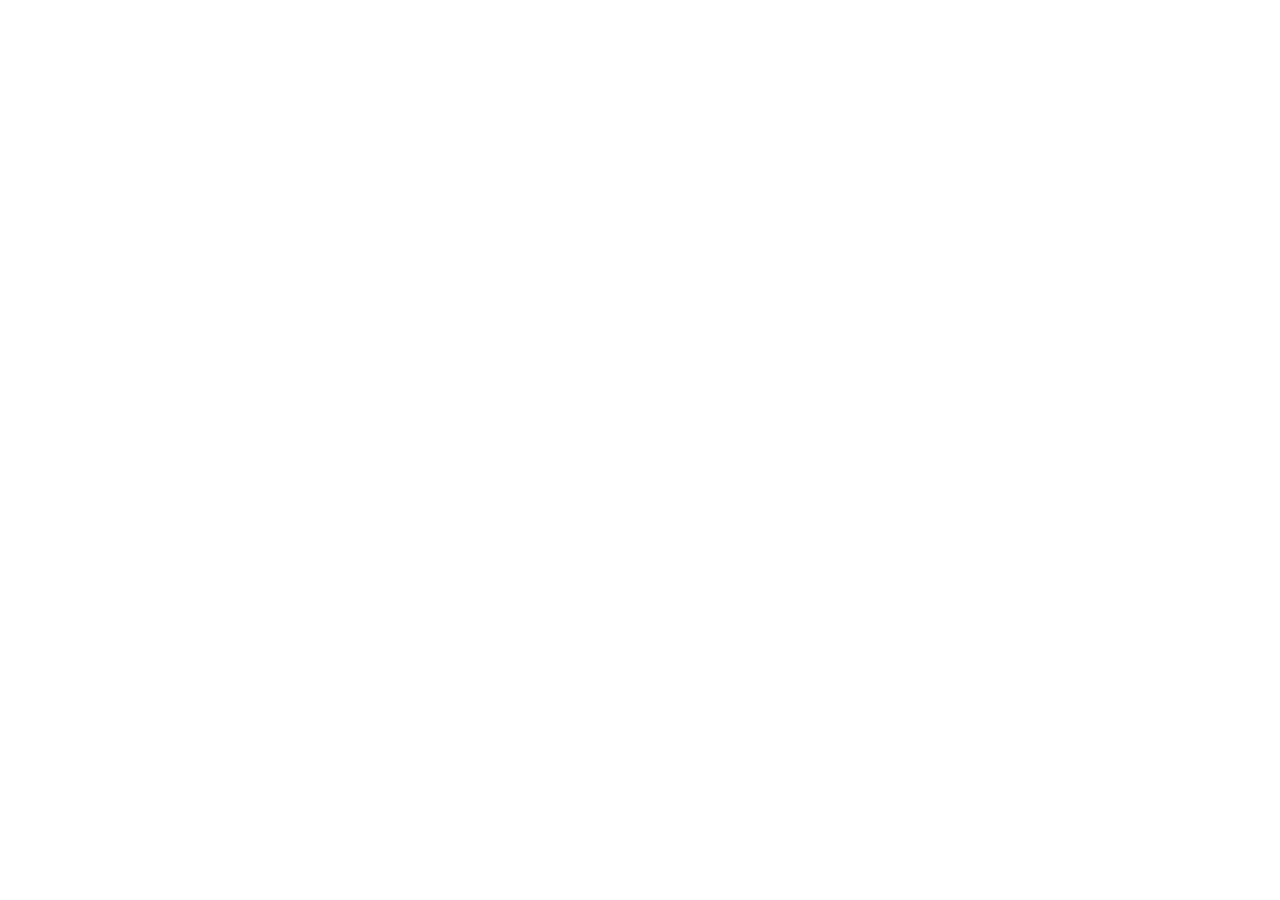
==== index.html @ 7723e633 "Startet AirBnB projekt" ====
<!DOCTYPE html>
<html lang="en">
<head>
    <meta charset="UTF-8">
    <meta name="viewport" content="width=device-width, initial-scale=1.0">
    <title>AirBnB</title>
    <link href="style.css" rel="stylesheet">
</head>
<body>
    
</body>
</html>
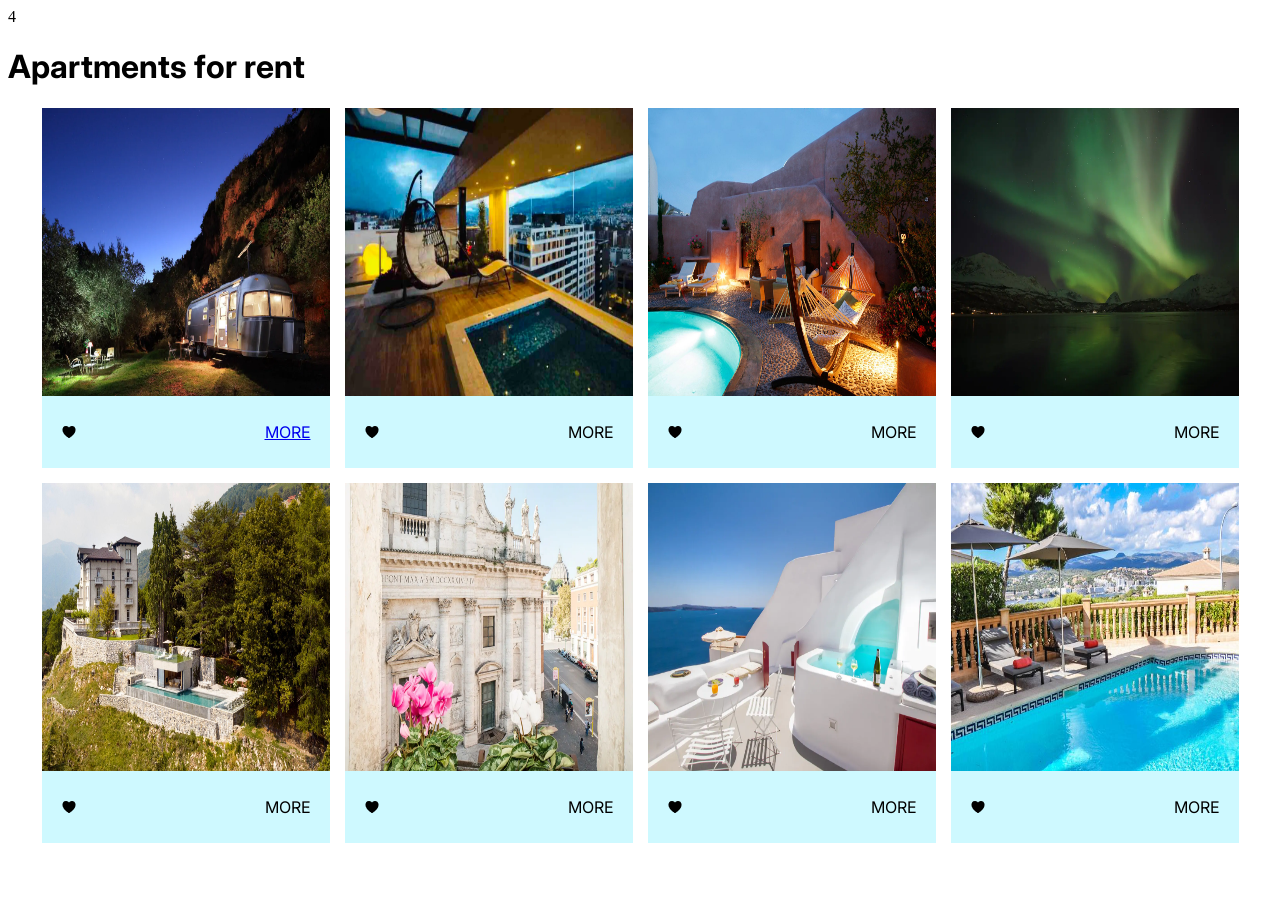
==== commit 609433d1: "Tilføet grid med airbnbs" ====
--- a/index.html
+++ b/index.html
@@ -1,12 +1,86 @@
 <!DOCTYPE html>
 <html lang="en">
+
 <head>
     <meta charset="UTF-8">
     <meta name="viewport" content="width=device-width, initial-scale=1.0">
     <title>AirBnB</title>
     <link href="style.css" rel="stylesheet">
+    <link rel="preconnect" href="https://fonts.googleapis.com">
+    <link rel="preconnect" href="https://fonts.gstatic.com" crossorigin>
+    <link
+        href="https://fonts.googleapis.com/css2?family=Inter:ital,opsz,wght@0,14..32,100..900;1,14..32,100..900&family=Merriweather:ital,opsz,wght@0,18..144,300..900;1,18..144,300..900&family=Montserrat:ital,wght@0,100..900;1,100..900&family=Nunito+Sans:ital,opsz,wght@0,6..12,200..1000;1,6..12,200..1000&family=Raleway:ital,wght@0,100..900;1,100..900&display=swap"
+        rel="stylesheet">4
+    <script src="script.js" defer></script>
 </head>
+
 <body>
-    
+    <h1 id="title">Apartments for rent</h1>
+    <section id="airbnbs">
+        <div class="airbnb_card">
+            <img src="img/andalucia.webp" alt="" class="thumbnail">
+            <div class="lower_panel">
+                <img src="heart.png" alt="" class="heart">
+                <p class="more"><a href="destination.html?id=1">MORE</a></p>
+            </div>
+        </div>
+
+        <div class="airbnb_card">
+            <img src="img/ecuador.webp" alt="" class="thumbnail">
+            <div class="lower_panel">
+                <img src="heart.png" alt="" class="heart">
+                <p class="more">MORE</p>
+            </div>
+        </div>
+
+        <div class="airbnb_card">
+            <img src="img/greece.jpg" alt="" class="thumbnail">
+            <div class="lower_panel">
+                <img src="heart.png" alt="" class="heart">
+                <p class="more">MORE</p>
+            </div>
+        </div>
+
+        <div class="airbnb_card">
+            <img src="img/norway.webp" alt="" class="thumbnail">
+            <div class="lower_panel">
+                <img src="heart.png" alt="" class="heart">
+                <p class="more">MORE</p>
+            </div>
+        </div>
+
+        <div class="airbnb_card">
+            <img src="img/pigraItaly.jpg" alt="" class="thumbnail">
+            <div class="lower_panel">
+                <img src="heart.png" alt="" class="heart">
+                <p class="more">MORE</p>
+            </div>
+        </div>
+
+        <div class="airbnb_card">
+            <img src="img/rome.webp" alt="" class="thumbnail">
+            <div class="lower_panel">
+                <img src="heart.png" alt="" class="heart">
+                <p class="more">MORE</p>
+            </div>
+        </div>
+
+        <div class="airbnb_card">
+            <img src="img/santorini.webp" alt="" class="thumbnail">
+            <div class="lower_panel">
+                <img src="heart.png" alt="" class="heart">
+                <p class="more">MORE</p>
+            </div>
+        </div>
+
+        <div class="airbnb_card">
+            <img src="img/spain.jpg" alt="" class="thumbnail">
+            <div class="lower_panel">
+                <img src="heart.png" alt="" class="heart">
+                <p class="more">MORE</p>
+            </div>
+        </div>
+    </section>
 </body>
+
 </html>
--- a/style.css
+++ b/style.css
@@ -0,0 +1,45 @@
+#airbnbs {
+    display: grid;
+    grid-template-columns: repeat(4,288px);
+    grid-template-rows: repeat(2,360px);
+    gap:15px;
+    justify-content: center;;
+    
+}
+
+.airbnb_card {
+    height: 288px;
+    width: 288px;
+    background-color: #C8C8C8;
+    position: relative;
+}
+
+.lower_panel {
+    height: 72px;
+    width: 288px;
+    background-color: #CEF9FF;
+    position: absolute;
+    bottom: -72px;
+    display: flex;
+    align-items: center;
+    justify-content: space-around;
+    gap: 150px;
+}
+
+.thumbnail {
+    width: 100%;
+    height: 100%;
+}
+
+.heart {
+    width: 16px;
+    height: 16px;
+}
+
+.more {
+    font-family: "Inter", sans-serif;
+}
+
+#title {
+    font-family: "Inter", sans-serif;
+}
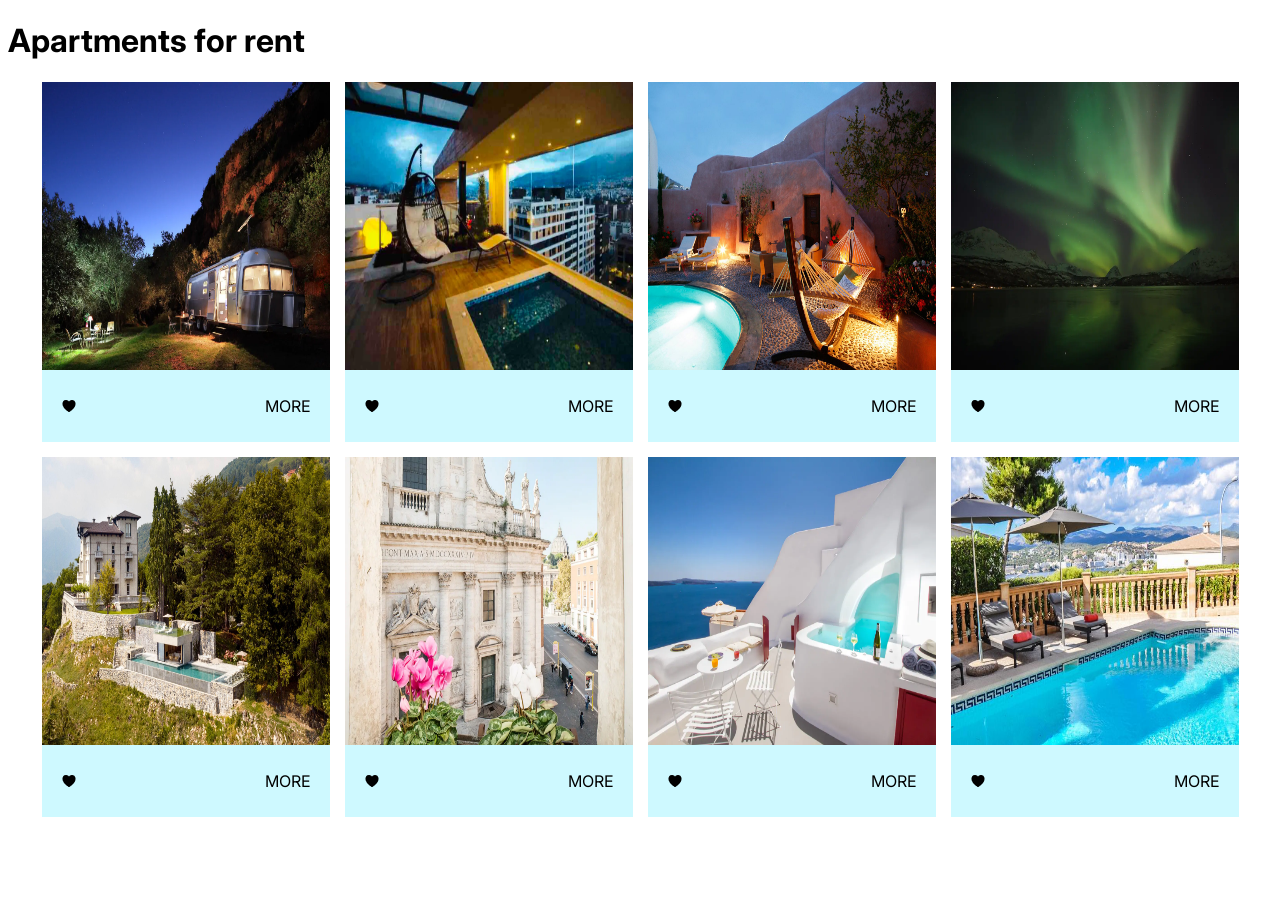
==== commit de0a7980: "Er næsten færdig med opgaven mangler bare at style" ====
--- a/index.html
+++ b/index.html
@@ -10,7 +10,7 @@
     <link rel="preconnect" href="https://fonts.gstatic.com" crossorigin>
     <link
         href="https://fonts.googleapis.com/css2?family=Inter:ital,opsz,wght@0,14..32,100..900;1,14..32,100..900&family=Merriweather:ital,opsz,wght@0,18..144,300..900;1,18..144,300..900&family=Montserrat:ital,wght@0,100..900;1,100..900&family=Nunito+Sans:ital,opsz,wght@0,6..12,200..1000;1,6..12,200..1000&family=Raleway:ital,wght@0,100..900;1,100..900&display=swap"
-        rel="stylesheet">4
+        rel="stylesheet">
     <script src="script.js" defer></script>
 </head>
 
@@ -29,7 +29,7 @@
             <img src="img/ecuador.webp" alt="" class="thumbnail">
             <div class="lower_panel">
                 <img src="heart.png" alt="" class="heart">
-                <p class="more">MORE</p>
+                <p class="more"><a href="destination.html?id=2">MORE</a></p>
             </div>
         </div>
 
@@ -37,7 +37,7 @@
             <img src="img/greece.jpg" alt="" class="thumbnail">
             <div class="lower_panel">
                 <img src="heart.png" alt="" class="heart">
-                <p class="more">MORE</p>
+                <p class="more"><a href="destination.html?id=3">MORE</a></p>
             </div>
         </div>
 
@@ -45,7 +45,7 @@
             <img src="img/norway.webp" alt="" class="thumbnail">
             <div class="lower_panel">
                 <img src="heart.png" alt="" class="heart">
-                <p class="more">MORE</p>
+                <p class="more"><a href="destination.html?id=4">MORE</a></p>
             </div>
         </div>
 
@@ -53,7 +53,7 @@
             <img src="img/pigraItaly.jpg" alt="" class="thumbnail">
             <div class="lower_panel">
                 <img src="heart.png" alt="" class="heart">
-                <p class="more">MORE</p>
+                <p class="more"><a href="destination.html?id=5">MORE</a></p>
             </div>
         </div>
 
@@ -61,7 +61,7 @@
             <img src="img/rome.webp" alt="" class="thumbnail">
             <div class="lower_panel">
                 <img src="heart.png" alt="" class="heart">
-                <p class="more">MORE</p>
+                <p class="more"><a href="destination.html?id=6">MORE</a></p>
             </div>
         </div>
 
@@ -69,7 +69,7 @@
             <img src="img/santorini.webp" alt="" class="thumbnail">
             <div class="lower_panel">
                 <img src="heart.png" alt="" class="heart">
-                <p class="more">MORE</p>
+                <p class="more"><a href="destination.html?id=7">MORE</a></p>
             </div>
         </div>
 
@@ -77,7 +77,7 @@
             <img src="img/spain.jpg" alt="" class="thumbnail">
             <div class="lower_panel">
                 <img src="heart.png" alt="" class="heart">
-                <p class="more">MORE</p>
+                <p class="more"><a href="destination.html?id=8">MORE</a></p>
             </div>
         </div>
     </section>
--- a/style.css
+++ b/style.css
@@ -1,9 +1,14 @@
+a {
+    text-decoration: none;
+    color: black;
+}
+
 #airbnbs {
     display: grid;
     grid-template-columns: repeat(4,288px);
     grid-template-rows: repeat(2,360px);
     gap:15px;
-    justify-content: center;;
+    justify-content: center;
     
 }
 
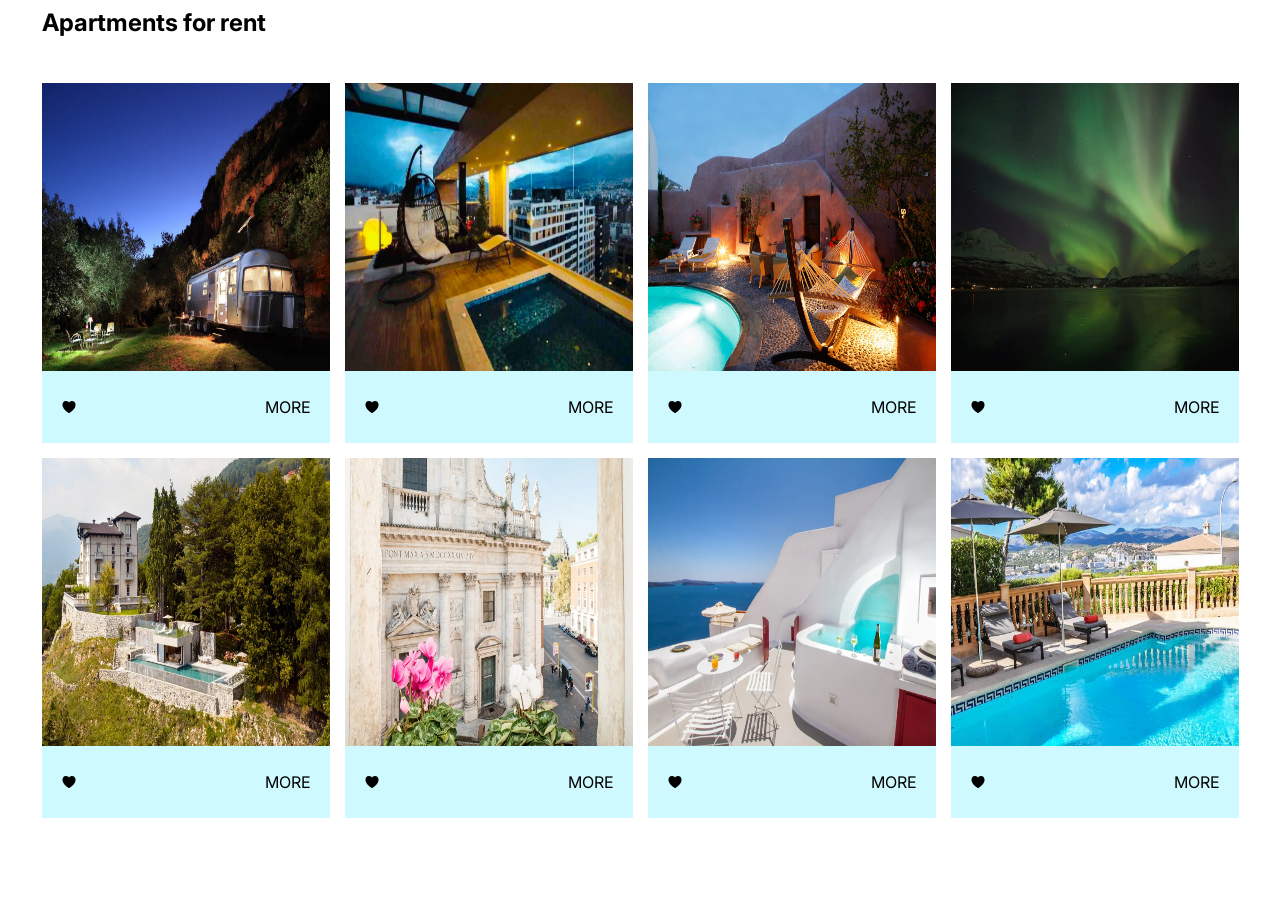
==== commit 8116c337: "Færdig version(rettet title)" ====
--- a/index.html
+++ b/index.html
@@ -15,8 +15,11 @@
 </head>
 
 <body>
-    <h1 id="title">Apartments for rent</h1>
     <section id="airbnbs">
+        <div id="title_row">
+            <h1 id="title">Apartments for rent</h1>
+        </div>
+
         <div class="airbnb_card">
             <img src="img/andalucia.webp" alt="" class="thumbnail">
             <div class="lower_panel">
--- a/style.css
+++ b/style.css
@@ -3,11 +3,20 @@
     color: black;
 }
 
+#title_row {
+    grid-column: 1 / -1;
+}
+
+#title {
+    font-family: "Inter", sans-serif;
+    margin: 0 0 20px 0;
+}
+
 #airbnbs {
     display: grid;
-    grid-template-columns: repeat(4,288px);
-    grid-template-rows: repeat(2,360px);
-    gap:15px;
+    grid-template-columns: repeat(4, 288px);
+    grid-auto-rows: 60px 360px 360px;
+    gap: 15px;
     justify-content: center;
     
 }
@@ -44,7 +53,3 @@
 .more {
     font-family: "Inter", sans-serif;
 }
-
-#title {
-    font-family: "Inter", sans-serif;
-}
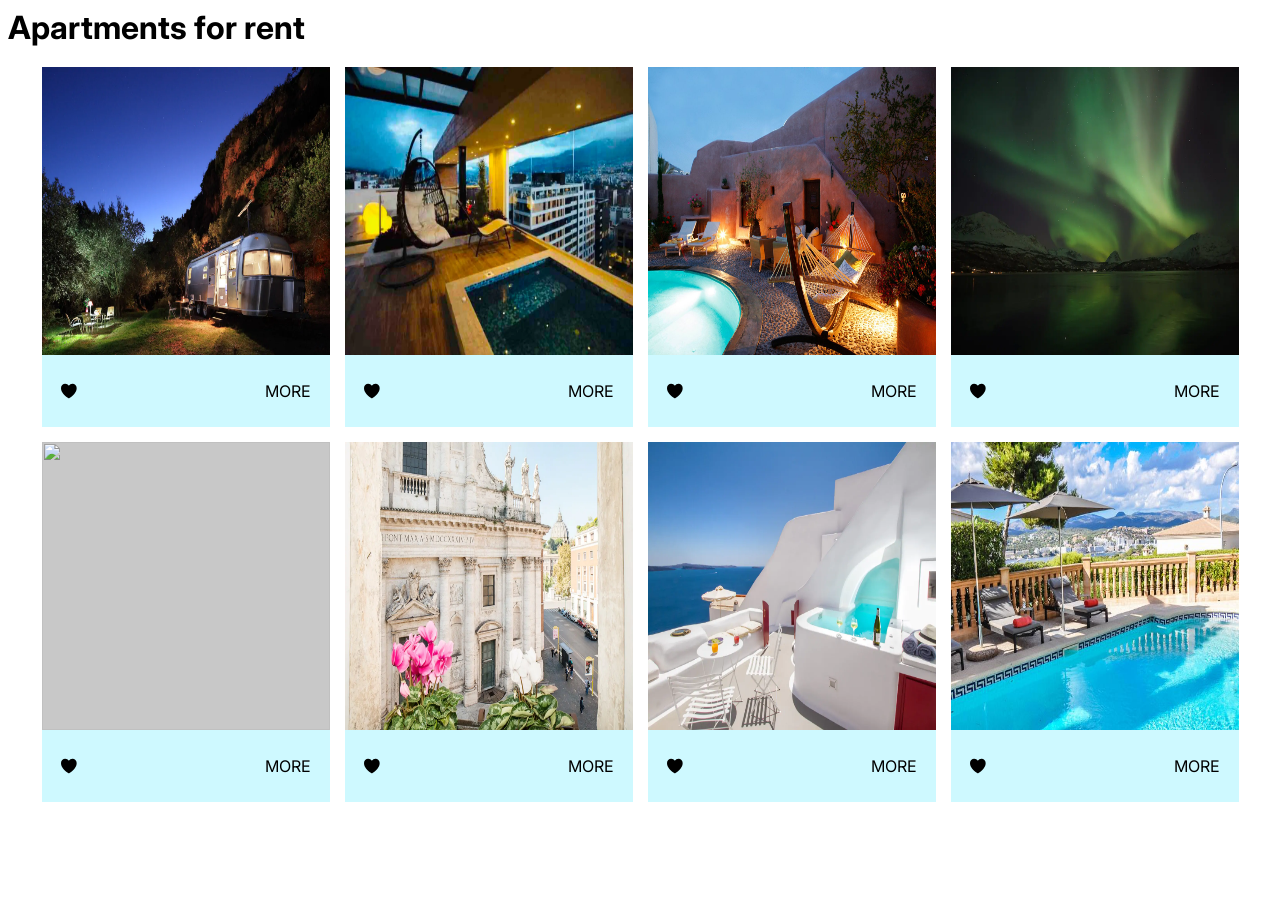
==== commit 6052f058: "fundet ud af at htmlen skal genereres med Javascript, forsiden er lavet med Javascript nu" ====
--- a/index.html
+++ b/index.html
@@ -15,7 +15,7 @@
 </head>
 
 <body>
-    <section id="airbnbs">
+    <!-- <section id="airbnbs">
         <div id="title_row">
             <h1 id="title">Apartments for rent</h1>
         </div>
@@ -23,7 +23,7 @@
         <div class="airbnb_card">
             <img src="img/andalucia.webp" alt="" class="thumbnail">
             <div class="lower_panel">
-                <img src="heart.png" alt="" class="heart">
+                <img src="img/heart.svg" alt="" class="heart">
                 <p class="more"><a href="destination.html?id=1">MORE</a></p>
             </div>
         </div>
@@ -83,7 +83,7 @@
                 <p class="more"><a href="destination.html?id=8">MORE</a></p>
             </div>
         </div>
-    </section>
+    </section> -->
 </body>
 
 </html>
--- a/style.css
+++ b/style.css
@@ -15,10 +15,10 @@
 #airbnbs {
     display: grid;
     grid-template-columns: repeat(4, 288px);
-    grid-auto-rows: 60px 360px 360px;
+    grid-auto-rows: 360px 360px 360px;
     gap: 15px;
     justify-content: center;
-    
+
 }
 
 .airbnb_card {
@@ -48,8 +48,9 @@
 .heart {
     width: 16px;
     height: 16px;
+    cursor: pointer;
 }
 
 .more {
     font-family: "Inter", sans-serif;
-}
+}
